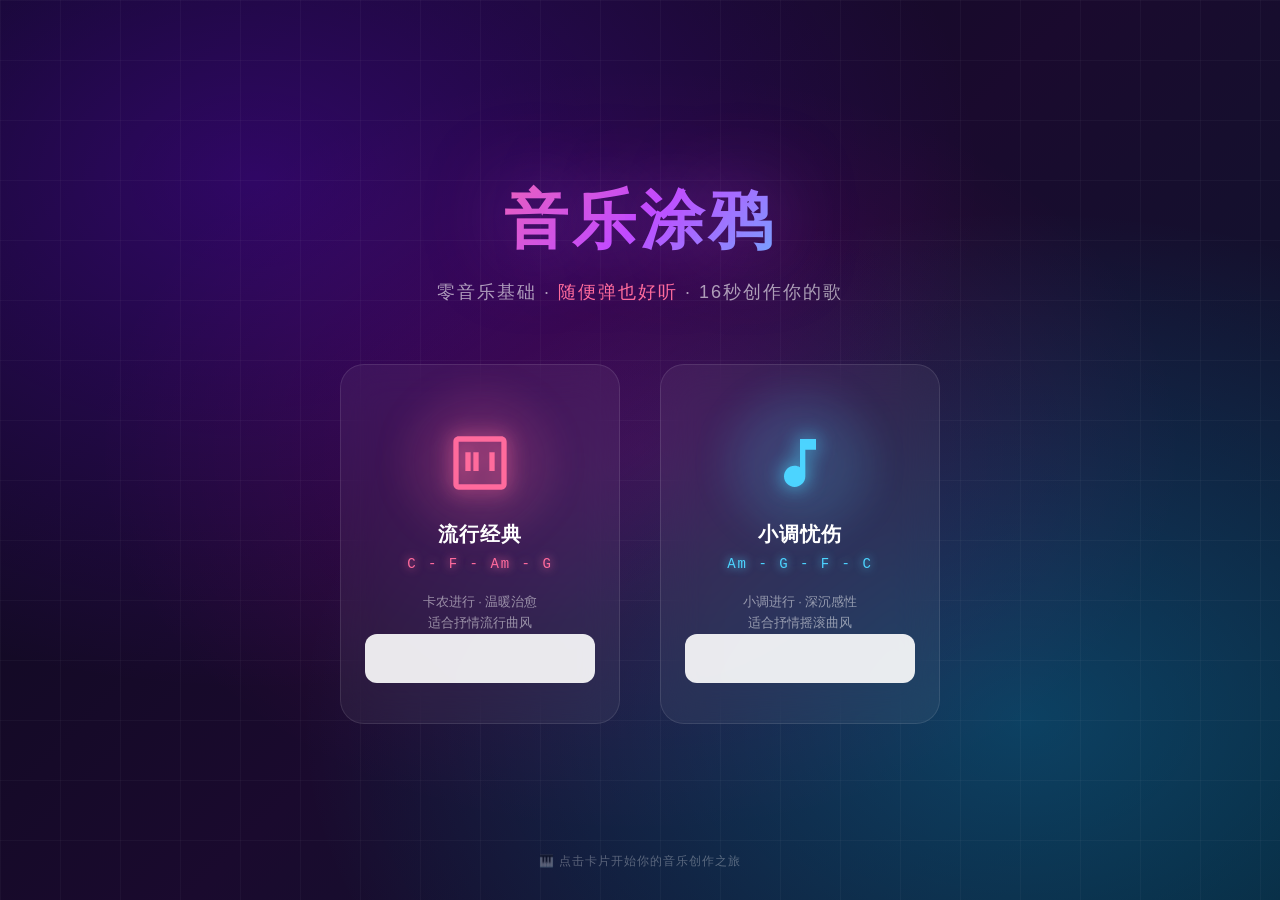
==== demo/index.html @ 17e361a0 "feat: MelodyDoodle - 零音乐基础也能创作音乐 - 纯前端钢琴demo，打开就能玩 - 智能量化算法，随便弹也好听 - AI评分 + 趣味点评 + 成就系统 - C++核心引擎 Mi" ====
<!DOCTYPE html>
<html lang="zh-CN">
  <head>
    <meta charset="UTF-8" />
    <meta http-equiv="X-UA-Compatible" content="IE=edge" />
    <meta name="viewport" content="width=device-width, initial-scale=1.0, user-scalable=no" />
    <title>音乐涂鸦 · 零音乐基础也能创作</title>
  </head>
  <style>
    * {
      margin: 0;
      padding: 0;
      box-sizing: border-box;
    }

    html, body {
      width: 100%;
      height: 100%;
      overflow: hidden;
      font-family: -apple-system, BlinkMacSystemFont, "Segoe UI", "PingFang SC", "Hiragino Sans GB", "Microsoft YaHei", sans-serif;
    }

    /* ===== 背景：深色渐变 + 动态光斑 ===== */
    body {
      background: #0a0a1a;
      position: relative;
    }

    .bg-gradient {
      position: fixed;
      top: 0;
      left: 0;
      width: 100%;
      height: 100%;
      background:
        radial-gradient(ellipse at 20% 20%, rgba(120, 0, 255, 0.3) 0%, transparent 50%),
        radial-gradient(ellipse at 80% 80%, rgba(0, 200, 255, 0.25) 0%, transparent 50%),
        radial-gradient(ellipse at 50% 50%, rgba(255, 0, 150, 0.15) 0%, transparent 60%),
        linear-gradient(135deg, #0a0a1a 0%, #1a0a2e 50%, #0a1a2e 100%);
      z-index: 0;
    }

    /* 背景网格线 */
    .bg-grid {
      position: fixed;
      top: 0;
      left: 0;
      width: 100%;
      height: 100%;
      background-image:
        linear-gradient(rgba(255, 255, 255, 0.03) 1px, transparent 1px),
        linear-gradient(90deg, rgba(255, 255, 255, 0.03) 1px, transparent 1px);
      background-size: 60px 60px;
      z-index: 0;
      animation: gridMove 20s linear infinite;
    }

    @keyframes gridMove {
      0% { background-position: 0 0; }
      100% { background-position: 60px 60px; }
    }

    /* 漂浮的音符粒子 */
    .floating-notes {
      position: fixed;
      top: 0;
      left: 0;
      width: 100%;
      height: 100%;
      pointer-events: none;
      z-index: 1;
      overflow: hidden;
    }

    .note {
      position: absolute;
      font-size: 24px;
      opacity: 0;
      animation: floatUp 8s ease-in-out infinite;
    }

    @keyframes floatUp {
      0% {
        opacity: 0;
        transform: translateY(100vh) rotate(0deg) scale(0.5);
      }
      10% {
        opacity: 0.6;
      }
      90% {
        opacity: 0.3;
      }
      100% {
        opacity: 0;
        transform: translateY(-100px) rotate(360deg) scale(1);
      }
    }

    /* ===== 主容器 ===== */
    #app {
      position: relative;
      width: 100%;
      height: 100%;
      z-index: 10;
      display: flex;
      flex-direction: column;
      justify-content: center;
      align-items: center;
      padding: 40px 20px;
    }

    /* ===== 标题区 ===== */
    .hero {
      text-align: center;
      margin-bottom: 60px;
      animation: fadeInDown 1s ease-out;
    }

    @keyframes fadeInDown {
      from {
        opacity: 0;
        transform: translateY(-30px);
      }
      to {
        opacity: 1;
        transform: translateY(0);
      }
    }

    .hero-title {
      font-size: 64px;
      font-weight: 800;
      background: linear-gradient(135deg, #ff6b9d 0%, #c44dff 50%, #4dd4ff 100%);
      -webkit-background-clip: text;
      -webkit-text-fill-color: transparent;
      background-clip: text;
      margin-bottom: 16px;
      letter-spacing: 4px;
      text-shadow: 0 0 80px rgba(196, 77, 255, 0.5);
    }

    .hero-subtitle {
      font-size: 18px;
      color: rgba(255, 255, 255, 0.6);
      font-weight: 300;
      letter-spacing: 2px;
    }

    .hero-subtitle span {
      color: #ff6b9d;
      font-weight: 500;
    }

    /* ===== 卡片容器 ===== */
    .cards-container {
      display: flex;
      gap: 40px;
      flex-wrap: wrap;
      justify-content: center;
      animation: fadeInUp 1s ease-out 0.3s both;
    }

    @keyframes fadeInUp {
      from {
        opacity: 0;
        transform: translateY(30px);
      }
      to {
        opacity: 1;
        transform: translateY(0);
      }
    }

    /* ===== 毛玻璃卡片 ===== */
    .card {
      width: 280px;
      height: 360px;
      border-radius: 24px;
      background: rgba(255, 255, 255, 0.05);
      backdrop-filter: blur(20px);
      -webkit-backdrop-filter: blur(20px);
      border: 1px solid rgba(255, 255, 255, 0.1);
      cursor: pointer;
      transition: all 0.4s cubic-bezier(0.175, 0.885, 0.32, 1.275);
      display: flex;
      flex-direction: column;
      align-items: center;
      justify-content: space-between;
      padding: 40px 24px;
      position: relative;
      overflow: hidden;
    }

    .card::before {
      content: '';
      position: absolute;
      top: -50%;
      left: -50%;
      width: 200%;
      height: 200%;
      background: conic-gradient(
        from 0deg,
        transparent,
        transparent,
        transparent,
        currentColor
      );
      opacity: 0;
      transition: opacity 0.3s;
      animation: rotate 4s linear infinite;
      animation-play-state: paused;
    }

    @keyframes rotate {
      100% { transform: rotate(360deg); }
    }

    .card:hover::before {
      opacity: 0.15;
      animation-play-state: running;
    }

    .card:hover {
      transform: translateY(-8px) scale(1.02);
      border-color: rgba(255, 255, 255, 0.2);
      box-shadow:
        0 20px 60px rgba(0, 0, 0, 0.4),
        0 0 40px currentColor;
    }

    .card.card-1 {
      color: #ff6b9d;
    }

    .card.card-2 {
      color: #4dd4ff;
    }

    /* 卡片内的钢琴图标 */
    .card-icon {
      width: 120px;
      height: 120px;
      border-radius: 50%;
      display: flex;
      align-items: center;
      justify-content: center;
      position: relative;
      z-index: 1;
    }

    .card-icon::after {
      content: '';
      position: absolute;
      top: -10px;
      left: -10px;
      right: -10px;
      bottom: -10px;
      border-radius: 50%;
      background: currentColor;
      opacity: 0.15;
      filter: blur(20px);
    }

    .card-icon svg {
      width: 64px;
      height: 64px;
      fill: currentColor;
      filter: drop-shadow(0 0 10px currentColor);
    }

    /* 卡片信息 */
    .card-info {
      text-align: center;
      z-index: 1;
    }

    .card-name {
      font-size: 20px;
      font-weight: 600;
      color: #fff;
      margin-bottom: 8px;
      letter-spacing: 1px;
    }

    .card-chord {
      font-size: 14px;
      color: currentColor;
      font-family: 'Courier New', monospace;
      letter-spacing: 2px;
      margin-bottom: 20px;
      text-shadow: 0 0 10px currentColor;
    }

    .card-desc {
      font-size: 13px;
      color: rgba(255, 255, 255, 0.5);
      line-height: 1.6;
    }

    /* 开始按钮 */
    .card-btn {
      width: 100%;
      padding: 14px;
      border-radius: 12px;
      background: linear-gradient(135deg, currentColor, currentColor);
      color: #fff;
      font-size: 16px;
      font-weight: 600;
      text-align: center;
      letter-spacing: 2px;
      transition: all 0.3s;
      position: relative;
      z-index: 1;
      opacity: 0.9;
      mix-blend-mode: screen;
    }

    .card:hover .card-btn {
      opacity: 1;
      box-shadow: 0 8px 24px currentColor;
      transform: scale(1.05);
    }

    .card-btn-bg {
      position: absolute;
      top: 0;
      left: 0;
      right: 0;
      bottom: 0;
      border-radius: 12px;
      background: #fff;
      opacity: 0;
      transition: opacity 0.3s;
      z-index: -1;
    }

    /* ===== 底部提示 ===== */
    .footer-tip {
      position: absolute;
      bottom: 30px;
      left: 50%;
      transform: translateX(-50%);
      color: rgba(255, 255, 255, 0.3);
      font-size: 12px;
      letter-spacing: 1px;
      animation: pulse 2s ease-in-out infinite;
    }

    @keyframes pulse {
      0%, 100% { opacity: 0.3; }
      50% { opacity: 0.6; }
    }

    /* ===== 响应式 ===== */
    @media screen and (max-width: 768px) {
      .hero-title {
        font-size: 40px;
      }

      .hero-subtitle {
        font-size: 14px;
      }

      .hero {
        margin-bottom: 40px;
      }

      .cards-container {
        gap: 20px;
      }

      .card {
        width: 240px;
        height: 320px;
        padding: 30px 20px;
      }

      .card-icon {
        width: 90px;
        height: 90px;
      }

      .card-icon svg {
        width: 48px;
        height: 48px;
      }
    }

    /* 横屏适配（移动端） */
    @media screen and (orientation: portrait) and (max-width: 768px) {
      #app {
        position: absolute;
        width: 100vh;
        height: 100vw;
        top: 0;
        left: 100vw;
        transform: rotate(90deg);
        transform-origin: 0% 0%;
      }
    }
  </style>

  <body>
    <!-- 背景层 -->
    <div class="bg-gradient"></div>
    <div class="bg-grid"></div>
    <div class="floating-notes" id="floatingNotes"></div>

    <!-- 主内容 -->
    <div id="app">
      <div class="hero">
        <h1 class="hero-title">音乐涂鸦</h1>
        <p class="hero-subtitle">零音乐基础 · <span>随便弹也好听</span> · 16秒创作你的歌</p>
      </div>

      <div class="cards-container">
        <!-- 卡片1：C-F-Am-G -->
        <div class="card card-1" data-card="1" data-name="C-F-Am-G">
          <div class="card-icon">
            <svg viewBox="0 0 24 24">
              <path d="M20 2H4c-1.1 0-2 .9-2 2v16c0 1.1.9 2 2 2h16c1.1 0 2-.9 2-2V4c0-1.1-.9-2-2-2zm0 18H4V4h16v16zM9.5 15h2V8h-2v7zm-3 0h2V8h-2v7zm9 0h2V8h-2v7z"/>
            </svg>
          </div>
          <div class="card-info">
            <div class="card-name">流行经典</div>
            <div class="card-chord">C - F - Am - G</div>
            <div class="card-desc">卡农进行 · 温暖治愈<br>适合抒情流行曲风</div>
          </div>
          <div class="card-btn">开始创作</div>
        </div>

        <!-- 卡片2：Am-G-F-C -->
        <div class="card card-2" data-card="2" data-name="Am-G-F-C">
          <div class="card-icon">
            <svg viewBox="0 0 24 24">
              <path d="M12 3v10.55c-.59-.34-1.27-.55-2-.55-2.21 0-4 1.79-4 4s1.79 4 4 4 4-1.79 4-4V7h4V3h-6z"/>
            </svg>
          </div>
          <div class="card-info">
            <div class="card-name">小调忧伤</div>
            <div class="card-chord">Am - G - F - C</div>
            <div class="card-desc">小调进行 · 深沉感性<br>适合抒情摇滚曲风</div>
          </div>
          <div class="card-btn">开始创作</div>
        </div>
      </div>

      <div class="footer-tip">🎹 点击卡片开始你的音乐创作之旅</div>
    </div>
  </body>
</html>

<script src="./js/jquery-3.4.1.min.js"></script>
<script>
  // 生成漂浮音符
  (function() {
    var notes = ['♪', '♫', '♬', '♩', '🎵', '🎶'];
    var colors = ['#ff6b9d', '#c44dff', '#4dd4ff', '#ffd93d'];
    var container = document.getElementById('floatingNotes');
    var count = 15;

    for (var i = 0; i < count; i++) {
      var note = document.createElement('div');
      note.className = 'note';
      note.innerHTML = notes[Math.floor(Math.random() * notes.length)];
      note.style.left = Math.random() * 100 + '%';
      note.style.color = colors[Math.floor(Math.random() * colors.length)];
      note.style.animationDelay = Math.random() * 8 + 's';
      note.style.animationDuration = (6 + Math.random() * 6) + 's';
      note.style.fontSize = (16 + Math.random() * 20) + 'px';
      container.appendChild(note);
    }
  })();

  // 卡片点击
  $('.card').on('click', function() {
    var cardNumber = $(this).data('card');
    var name = $(this).data('name');
    window.location.href = './piano.html?cardNumber=' + cardNumber + '&name=' + encodeURIComponent(name);
  });
</script>
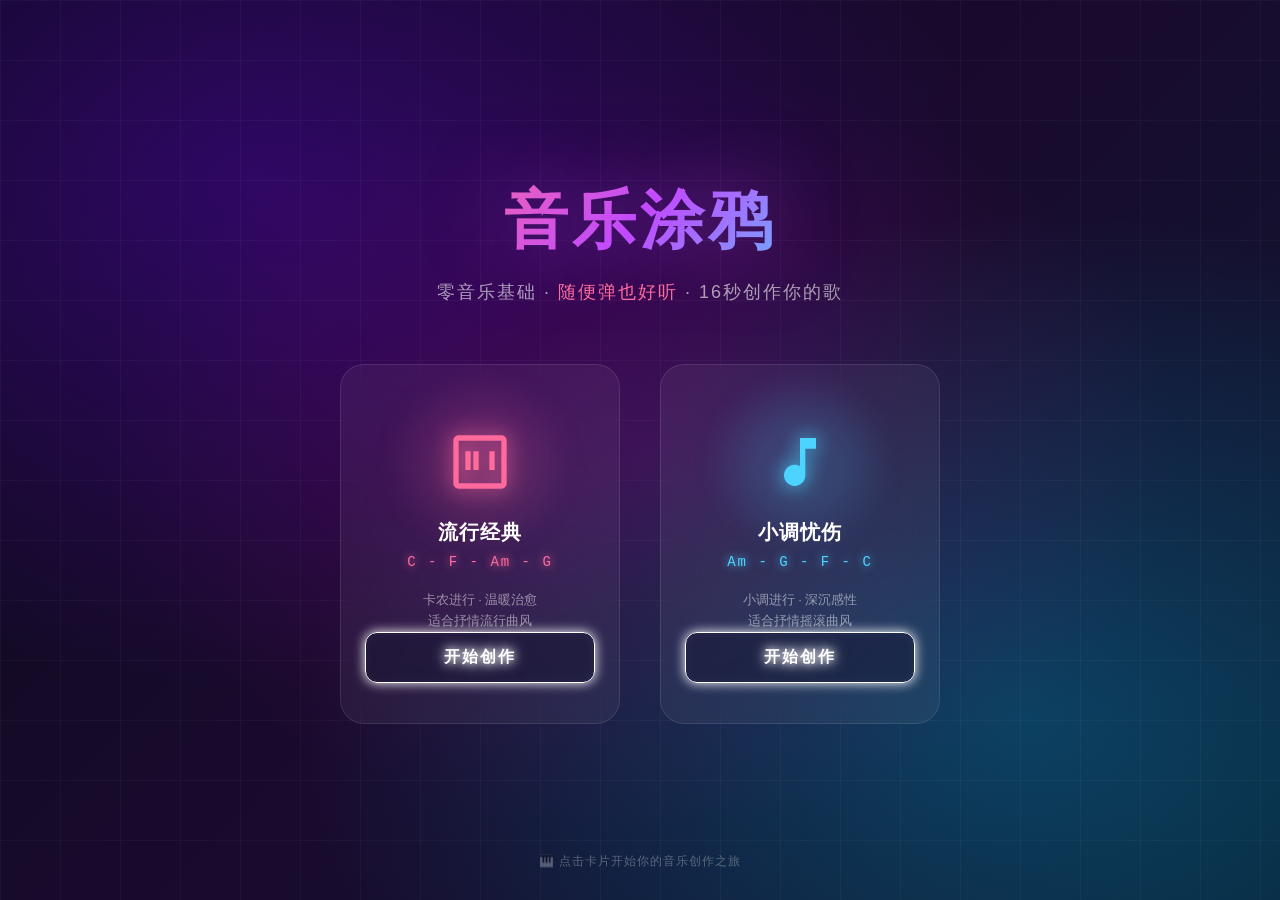
==== commit b15c6285: "fix: 卡片按钮去掉白色混合模式，改为霓虹发光边框" ====
--- a/demo/index.html
+++ b/demo/index.html
@@ -302,7 +302,8 @@
       width: 100%;
       padding: 14px;
       border-radius: 12px;
-      background: linear-gradient(135deg, currentColor, currentColor);
+      background: rgba(20, 20, 50, 0.5);
+      border: 1.5px solid currentColor;
       color: #fff;
       font-size: 16px;
       font-weight: 600;
@@ -311,27 +312,14 @@
       transition: all 0.3s;
       position: relative;
       z-index: 1;
-      opacity: 0.9;
-      mix-blend-mode: screen;
+      text-shadow: 0 0 8px currentColor, 0 0 16px currentColor;
+      box-shadow: 0 0 12px currentColor, inset 0 0 12px rgba(255, 255, 255, 0.05);
     }
 
     .card:hover .card-btn {
-      opacity: 1;
-      box-shadow: 0 8px 24px currentColor;
+      background: rgba(20, 20, 50, 0.8);
+      box-shadow: 0 0 20px currentColor, 0 0 40px currentColor, inset 0 0 16px rgba(255, 255, 255, 0.08);
       transform: scale(1.05);
-    }
-
-    .card-btn-bg {
-      position: absolute;
-      top: 0;
-      left: 0;
-      right: 0;
-      bottom: 0;
-      border-radius: 12px;
-      background: #fff;
-      opacity: 0;
-      transition: opacity 0.3s;
-      z-index: -1;
     }
 
     /* ===== 底部提示 ===== */
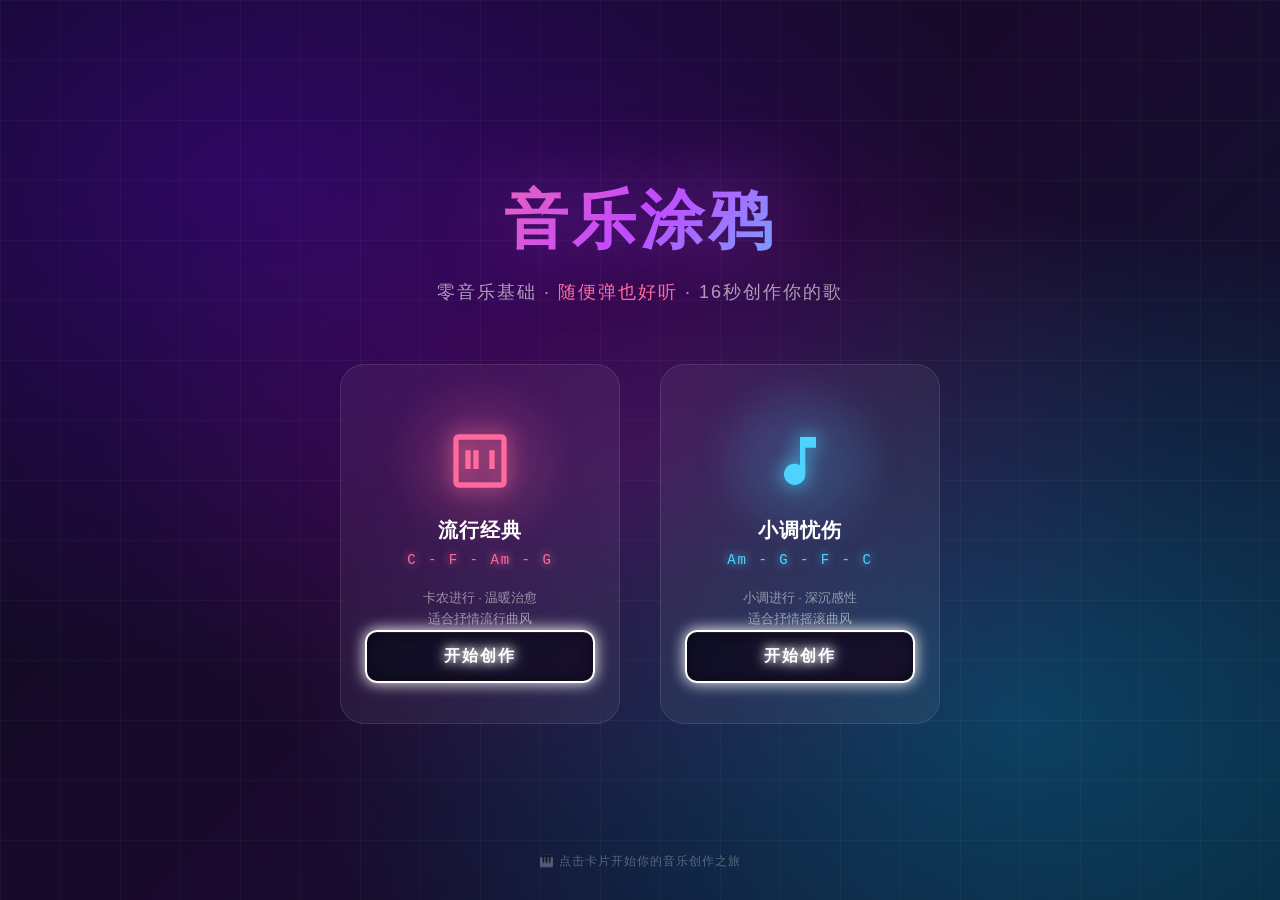
==== commit 4a648907: "fix: 按钮强制深色渐变底+发光边框，彻底去掉白色" ====
--- a/demo/index.html
+++ b/demo/index.html
@@ -302,23 +302,23 @@
       width: 100%;
       padding: 14px;
       border-radius: 12px;
-      background: rgba(20, 20, 50, 0.5);
-      border: 1.5px solid currentColor;
-      color: #fff;
+      background: linear-gradient(135deg, rgba(15, 15, 35, 0.95), rgba(25, 15, 45, 0.95)) !important;
+      border: 2px solid currentColor !important;
+      color: #fff !important;
       font-size: 16px;
-      font-weight: 600;
+      font-weight: 700;
       text-align: center;
       letter-spacing: 2px;
       transition: all 0.3s;
       position: relative;
       z-index: 1;
       text-shadow: 0 0 8px currentColor, 0 0 16px currentColor;
-      box-shadow: 0 0 12px currentColor, inset 0 0 12px rgba(255, 255, 255, 0.05);
+      box-shadow: 0 0 15px currentColor, inset 0 1px 0 rgba(255, 255, 255, 0.08), inset 0 0 20px rgba(0, 0, 0, 0.5);
     }
 
     .card:hover .card-btn {
-      background: rgba(20, 20, 50, 0.8);
-      box-shadow: 0 0 20px currentColor, 0 0 40px currentColor, inset 0 0 16px rgba(255, 255, 255, 0.08);
+      background: linear-gradient(135deg, rgba(20, 10, 40, 1), rgba(35, 15, 55, 1)) !important;
+      box-shadow: 0 0 25px currentColor, 0 0 50px currentColor, inset 0 1px 0 rgba(255, 255, 255, 0.1), inset 0 0 20px rgba(0, 0, 0, 0.4);
       transform: scale(1.05);
     }
 
